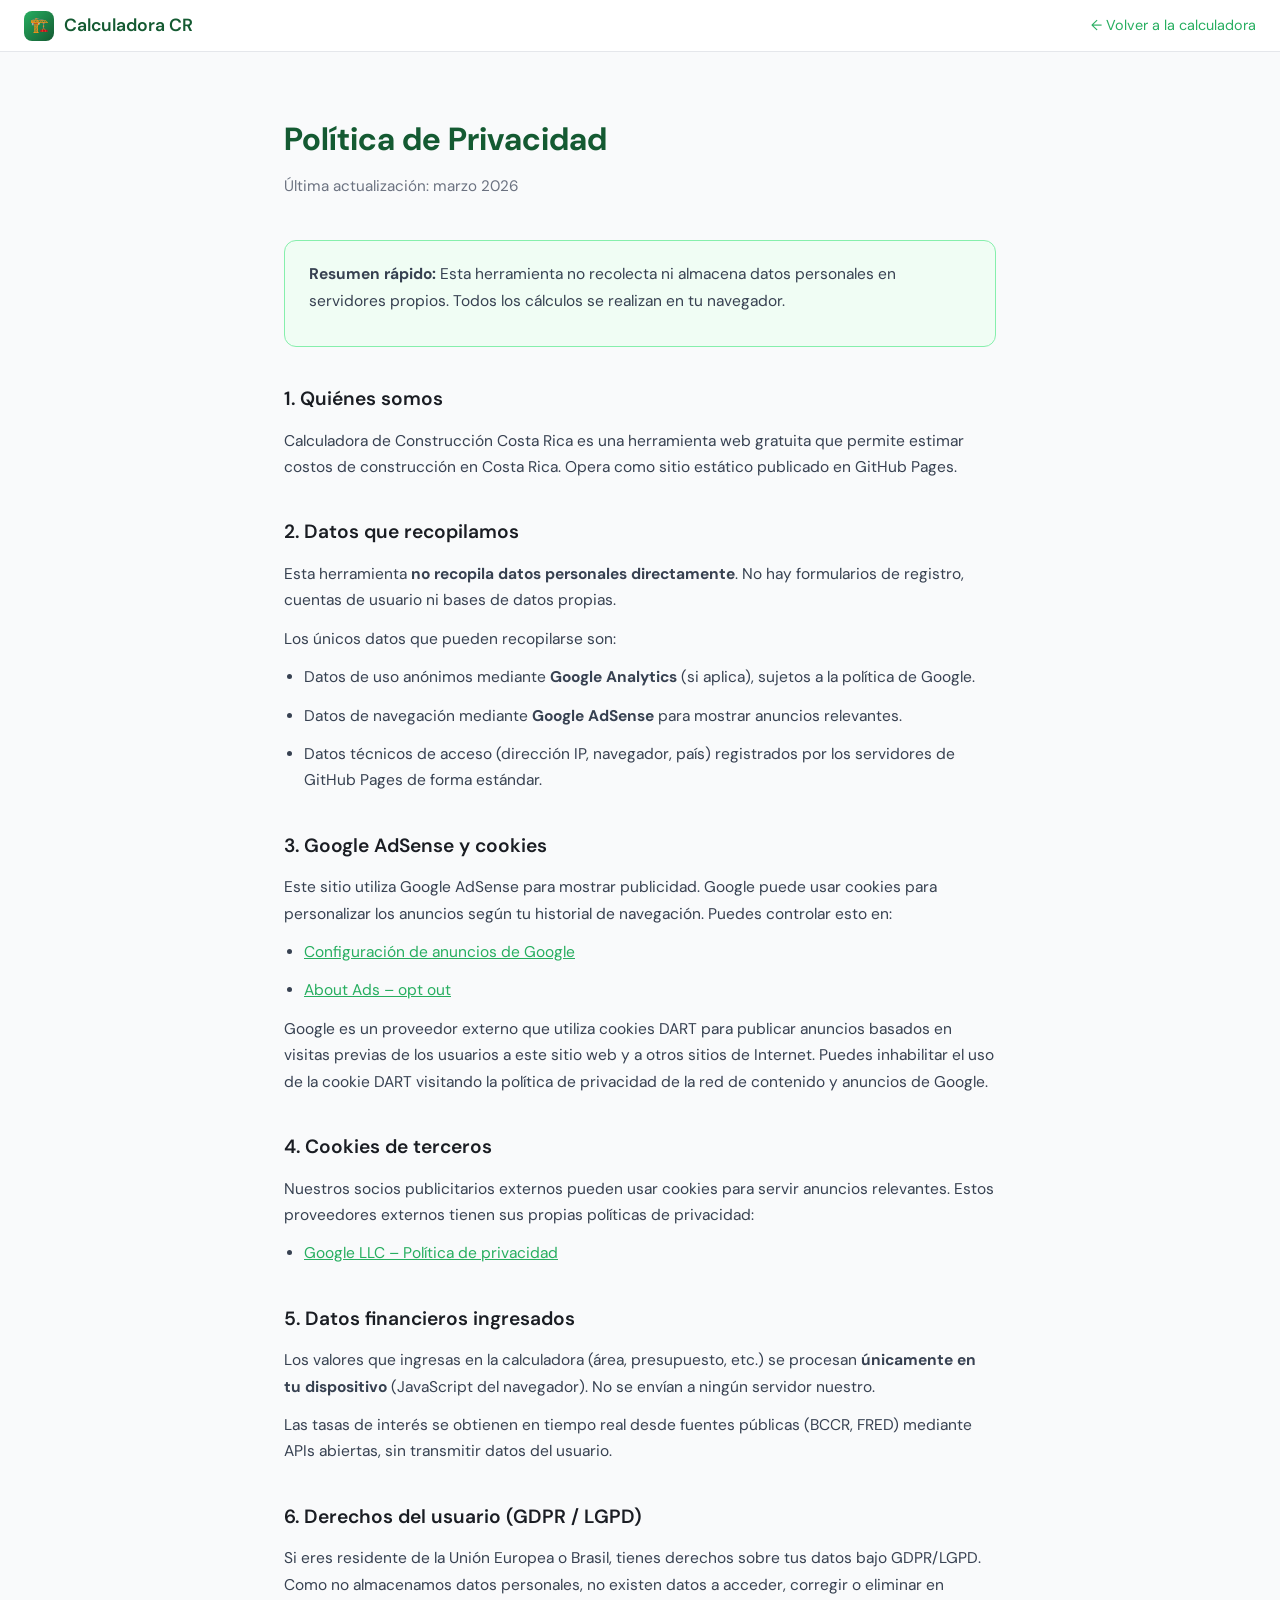
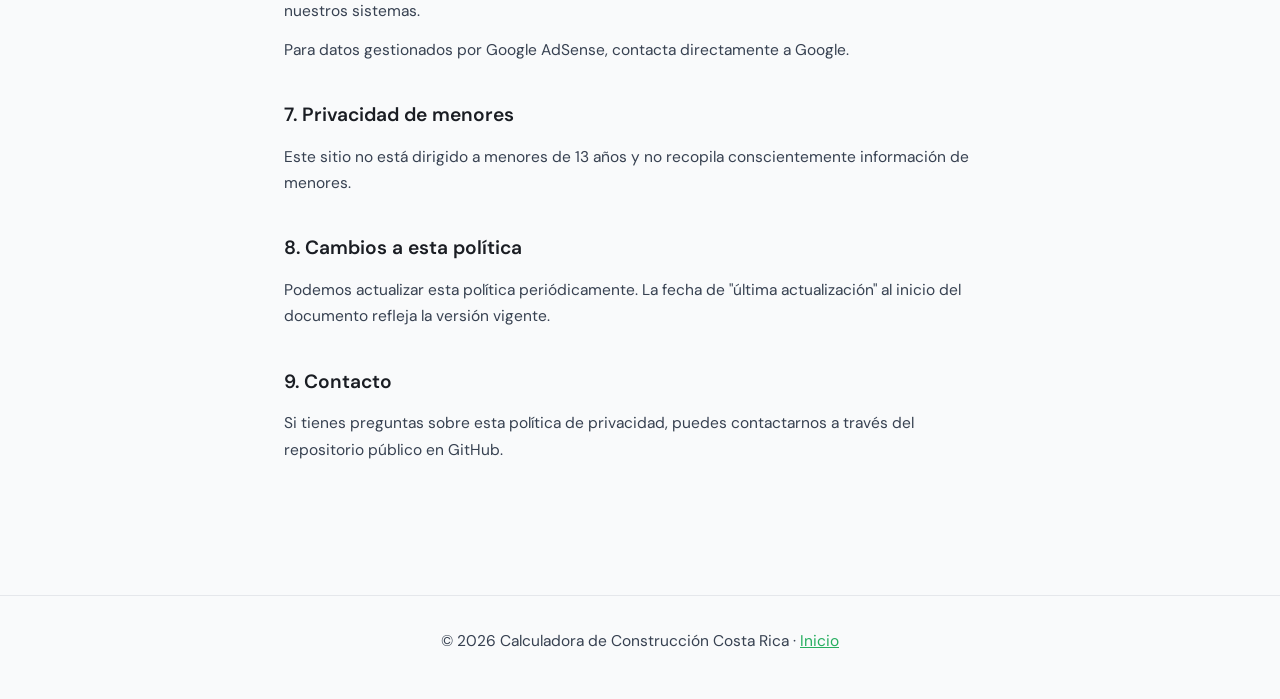
==== privacy.html @ 8cc38804 "Create privacy.html" ====
<!DOCTYPE html>
<html lang="es">
<head>
  <script async src="https://pagead2.googlesyndication.com/pagead/js/adsbygoogle.js?client=ca-pub-5515541580647235" crossorigin="anonymous"></script>
  <meta charset="UTF-8">
  <meta name="viewport" content="width=device-width, initial-scale=1.0">
  <title>Política de Privacidad – Calculadora de Construcción Costa Rica</title>
  <meta name="description" content="Política de privacidad de Calculadora de Construcción Costa Rica. Conoce cómo tratamos tu información.">
  <link rel="preconnect" href="https://fonts.googleapis.com">
  <link href="https://fonts.googleapis.com/css2?family=DM+Sans:wght@300;400;500;600&display=swap" rel="stylesheet">
  <style>
    *, *::before, *::after { box-sizing: border-box; margin: 0; padding: 0; }
    body { font-family: 'DM Sans', sans-serif; background: #f9fafb; color: #1a1d23; line-height: 1.7; }
    nav {
      position: sticky; top: 0; z-index: 100;
      background: rgba(255,255,255,0.96); backdrop-filter: blur(16px);
      border-bottom: 1px solid #e5e7eb;
      padding: 0 24px; min-height: 52px;
      display: flex; align-items: center; justify-content: space-between;
    }
    .nav-brand { display: flex; align-items: center; gap: 10px; font-size: 1.1rem; color: #145a32; font-weight: 600; text-decoration: none; }
    .logo-dot { width: 30px; height: 30px; border-radius: 8px; background: linear-gradient(135deg, #27ae60, #145a32); display: flex; align-items: center; justify-content: center; font-size: 15px; }
    .container { max-width: 760px; margin: 0 auto; padding: 60px 24px 80px; }
    h1 { font-size: 2rem; color: #145a32; margin-bottom: 8px; }
    .subtitle { color: #6b7280; margin-bottom: 40px; font-size: 0.95rem; }
    h2 { font-size: 1.2rem; color: #1a1d23; margin: 36px 0 12px; font-weight: 600; }
    p, li { color: #374151; font-size: 0.97rem; margin-bottom: 12px; }
    ul { padding-left: 20px; }
    a { color: #27ae60; }
    .highlight-box {
      background: #f0fdf4; border: 1px solid #86efac; border-radius: 12px;
      padding: 20px 24px; margin: 24px 0;
    }
    footer { text-align: center; padding: 32px 24px; color: #9ca3af; font-size: 0.85rem; border-top: 1px solid #e5e7eb; margin-top: 40px; }
  </style>
</head>
<body>
  <nav>
    <a href="index.html" class="nav-brand">
      <div class="logo-dot">🏗️</div>
      Calculadora CR
    </a>
    <a href="index.html" style="color: #27ae60; font-size: 0.9rem; text-decoration: none;">← Volver a la calculadora</a>
  </nav>

  <div class="container">
    <h1>Política de Privacidad</h1>
    <p class="subtitle">Última actualización: marzo 2026</p>

    <div class="highlight-box">
      <p><strong>Resumen rápido:</strong> Esta herramienta no recolecta ni almacena datos personales en servidores propios. Todos los cálculos se realizan en tu navegador.</p>
    </div>

    <h2>1. Quiénes somos</h2>
    <p>Calculadora de Construcción Costa Rica es una herramienta web gratuita que permite estimar costos de construcción en Costa Rica. Opera como sitio estático publicado en GitHub Pages.</p>

    <h2>2. Datos que recopilamos</h2>
    <p>Esta herramienta <strong>no recopila datos personales directamente</strong>. No hay formularios de registro, cuentas de usuario ni bases de datos propias.</p>
    <p>Los únicos datos que pueden recopilarse son:</p>
    <ul>
      <li>Datos de uso anónimos mediante <strong>Google Analytics</strong> (si aplica), sujetos a la política de Google.</li>
      <li>Datos de navegación mediante <strong>Google AdSense</strong> para mostrar anuncios relevantes.</li>
      <li>Datos técnicos de acceso (dirección IP, navegador, país) registrados por los servidores de GitHub Pages de forma estándar.</li>
    </ul>

    <h2>3. Google AdSense y cookies</h2>
    <p>Este sitio utiliza Google AdSense para mostrar publicidad. Google puede usar cookies para personalizar los anuncios según tu historial de navegación. Puedes controlar esto en:</p>
    <ul>
      <li><a href="https://adssettings.google.com" target="_blank" rel="noopener">Configuración de anuncios de Google</a></li>
      <li><a href="https://www.aboutads.info/choices/" target="_blank" rel="noopener">About Ads – opt out</a></li>
    </ul>
    <p>Google es un proveedor externo que utiliza cookies DART para publicar anuncios basados en visitas previas de los usuarios a este sitio web y a otros sitios de Internet. Puedes inhabilitar el uso de la cookie DART visitando la política de privacidad de la red de contenido y anuncios de Google.</p>

    <h2>4. Cookies de terceros</h2>
    <p>Nuestros socios publicitarios externos pueden usar cookies para servir anuncios relevantes. Estos proveedores externos tienen sus propias políticas de privacidad:</p>
    <ul>
      <li><a href="https://policies.google.com/privacy" target="_blank" rel="noopener">Google LLC – Política de privacidad</a></li>
    </ul>

    <h2>5. Datos financieros ingresados</h2>
    <p>Los valores que ingresas en la calculadora (área, presupuesto, etc.) se procesan <strong>únicamente en tu dispositivo</strong> (JavaScript del navegador). No se envían a ningún servidor nuestro.</p>
    <p>Las tasas de interés se obtienen en tiempo real desde fuentes públicas (BCCR, FRED) mediante APIs abiertas, sin transmitir datos del usuario.</p>

    <h2>6. Derechos del usuario (GDPR / LGPD)</h2>
    <p>Si eres residente de la Unión Europea o Brasil, tienes derechos sobre tus datos bajo GDPR/LGPD. Como no almacenamos datos personales, no existen datos a acceder, corregir o eliminar en nuestros sistemas.</p>
    <p>Para datos gestionados por Google AdSense, contacta directamente a Google.</p>

    <h2>7. Privacidad de menores</h2>
    <p>Este sitio no está dirigido a menores de 13 años y no recopila conscientemente información de menores.</p>

    <h2>8. Cambios a esta política</h2>
    <p>Podemos actualizar esta política periódicamente. La fecha de "última actualización" al inicio del documento refleja la versión vigente.</p>

    <h2>9. Contacto</h2>
    <p>Si tienes preguntas sobre esta política de privacidad, puedes contactarnos a través del repositorio público en GitHub.</p>
  </div>

  <footer>
    <p>© 2026 Calculadora de Construcción Costa Rica · <a href="index.html">Inicio</a></p>
  </footer>
</body>
</html>
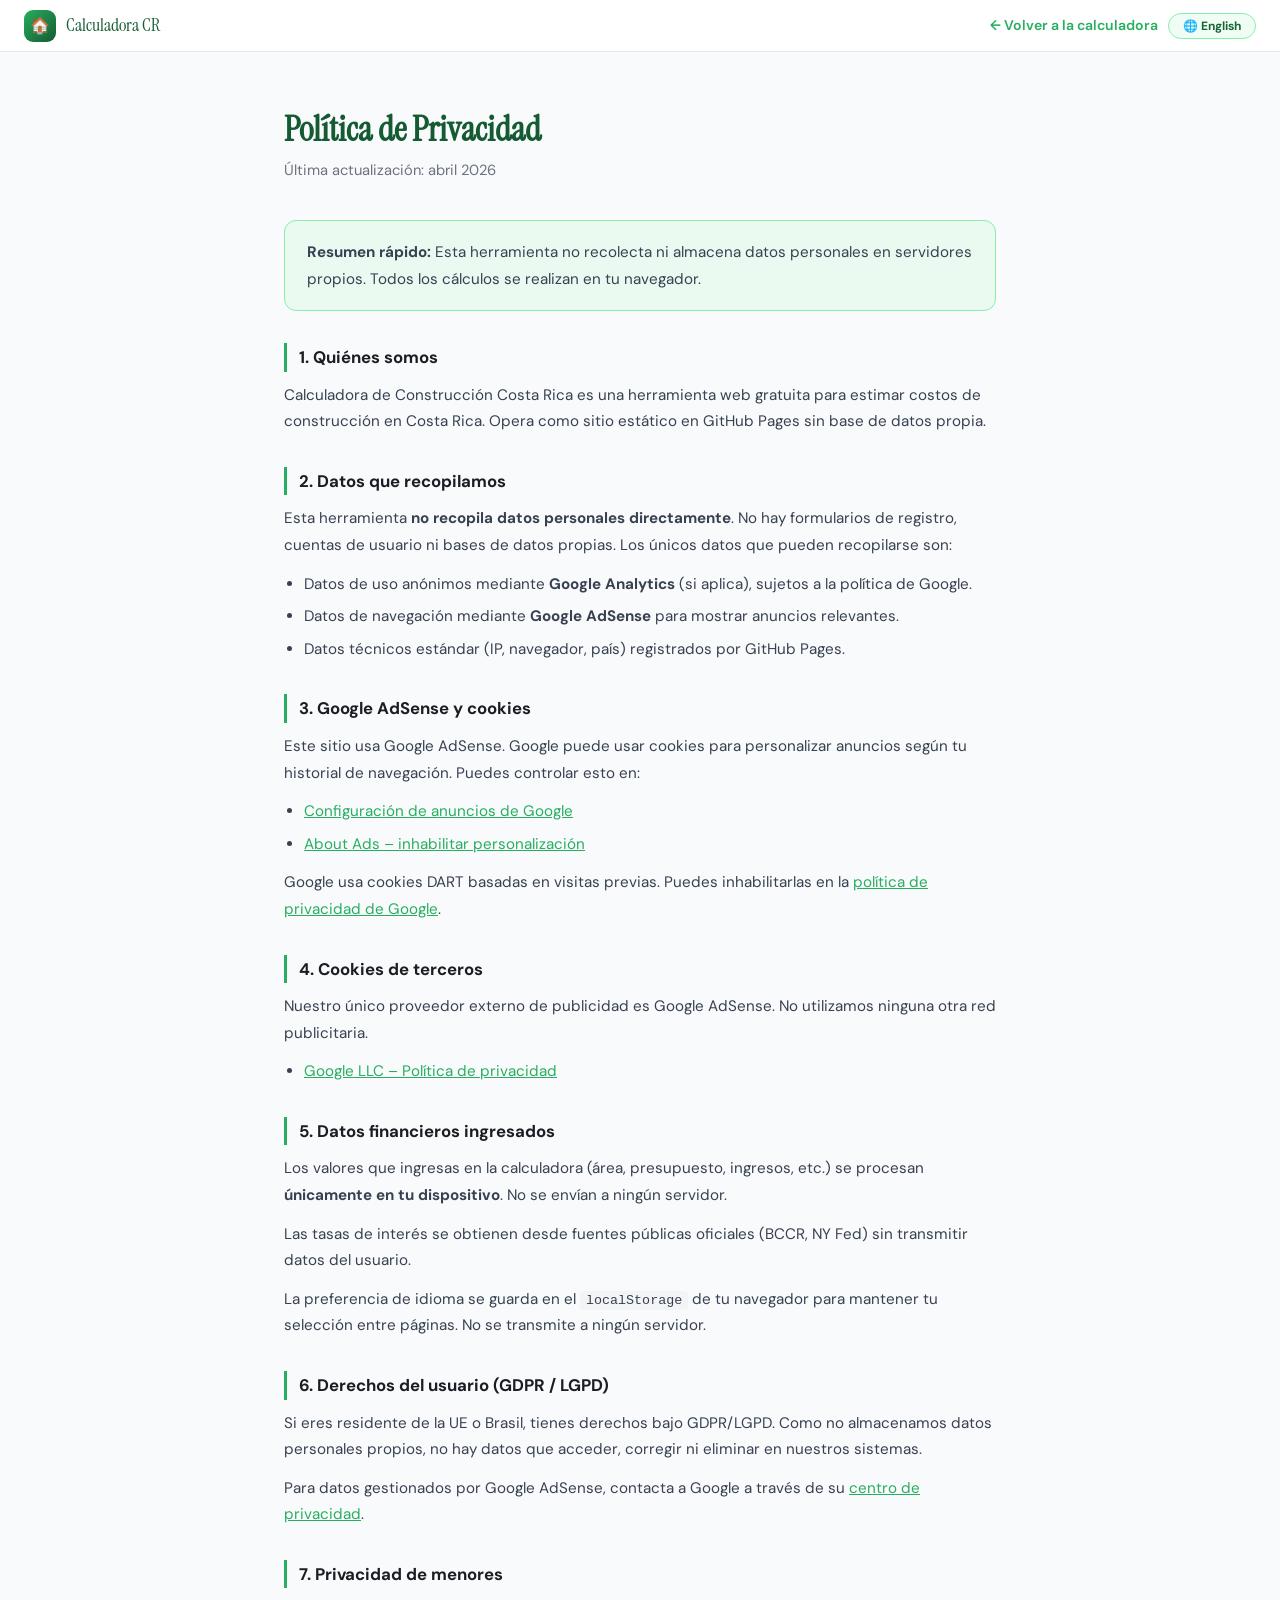
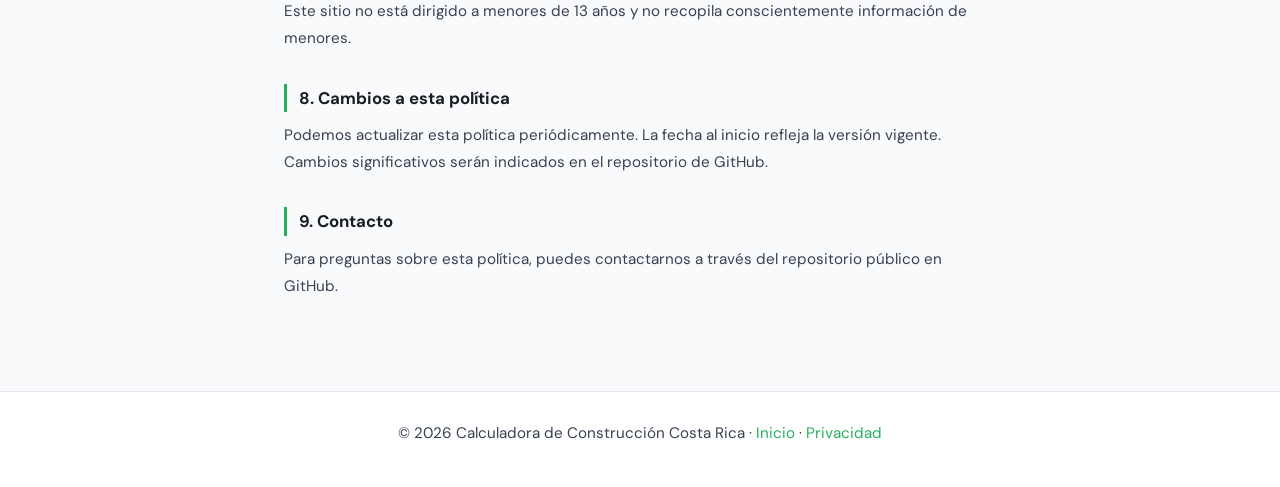
==== commit 4c48703f: "Update privacy.html" ====
--- a/privacy.html
+++ b/privacy.html
@@ -6,97 +6,203 @@
   <meta name="viewport" content="width=device-width, initial-scale=1.0">
   <title>Política de Privacidad – Calculadora de Construcción Costa Rica</title>
   <meta name="description" content="Política de privacidad de Calculadora de Construcción Costa Rica. Conoce cómo tratamos tu información.">
+  <link rel="canonical" href="https://calculadoraconstruccioncr.github.io/privacy.html">
   <link rel="preconnect" href="https://fonts.googleapis.com">
-  <link href="https://fonts.googleapis.com/css2?family=DM+Sans:wght@300;400;500;600&display=swap" rel="stylesheet">
+  <link href="https://fonts.googleapis.com/css2?family=Instrument+Serif:ital@0;1&family=DM+Sans:wght@300;400;500;600;700&display=swap" rel="stylesheet">
   <style>
     *, *::before, *::after { box-sizing: border-box; margin: 0; padding: 0; }
-    body { font-family: 'DM Sans', sans-serif; background: #f9fafb; color: #1a1d23; line-height: 1.7; }
+    :root {
+      --green-800: #145a32; --green-600: #27ae60; --green-50: #eafaf1;
+      --gray-900: #1a1d23; --gray-500: #6b7280; --gray-200: #e5e7eb;
+      --gray-50: #f9fafb;
+    }
+    html { scroll-behavior: smooth; }
+    body { font-family: 'DM Sans', sans-serif; background: var(--gray-50); color: var(--gray-900); line-height: 1.7; }
     nav {
       position: sticky; top: 0; z-index: 100;
       background: rgba(255,255,255,0.96); backdrop-filter: blur(16px);
-      border-bottom: 1px solid #e5e7eb;
+      border-bottom: 1px solid var(--gray-200);
       padding: 0 24px; min-height: 52px;
-      display: flex; align-items: center; justify-content: space-between;
-    }
-    .nav-brand { display: flex; align-items: center; gap: 10px; font-size: 1.1rem; color: #145a32; font-weight: 600; text-decoration: none; }
-    .logo-dot { width: 30px; height: 30px; border-radius: 8px; background: linear-gradient(135deg, #27ae60, #145a32); display: flex; align-items: center; justify-content: center; font-size: 15px; }
-    .container { max-width: 760px; margin: 0 auto; padding: 60px 24px 80px; }
-    h1 { font-size: 2rem; color: #145a32; margin-bottom: 8px; }
-    .subtitle { color: #6b7280; margin-bottom: 40px; font-size: 0.95rem; }
-    h2 { font-size: 1.2rem; color: #1a1d23; margin: 36px 0 12px; font-weight: 600; }
-    p, li { color: #374151; font-size: 0.97rem; margin-bottom: 12px; }
-    ul { padding-left: 20px; }
-    a { color: #27ae60; }
-    .highlight-box {
-      background: #f0fdf4; border: 1px solid #86efac; border-radius: 12px;
-      padding: 20px 24px; margin: 24px 0;
-    }
-    footer { text-align: center; padding: 32px 24px; color: #9ca3af; font-size: 0.85rem; border-top: 1px solid #e5e7eb; margin-top: 40px; }
+      display: flex; align-items: center; justify-content: space-between; gap: 12px;
+    }
+    .nav-brand {
+      display: flex; align-items: center; gap: 10px;
+      font-family: 'Instrument Serif', serif;
+      font-size: 1.15rem; color: var(--green-800); text-decoration: none; flex-shrink: 0;
+    }
+    .logo-dot {
+      width: 32px; height: 32px; border-radius: 9px;
+      background: linear-gradient(135deg, var(--green-600), var(--green-800));
+      display: flex; align-items: center; justify-content: center; font-size: 16px;
+    }
+    .nav-right { display: flex; align-items: center; gap: 10px; }
+    .nav-back { color: var(--green-600); font-size: 0.88rem; text-decoration: none; font-weight: 600; white-space: nowrap; }
+    .nav-back:hover { text-decoration: underline; }
+    #lang-btn {
+      background: #f0fdf4; border: 1.5px solid #86efac; border-radius: 20px;
+      padding: 4px 14px; font-size: 0.75rem; font-weight: 700; cursor: pointer;
+      color: #166534; white-space: nowrap; font-family: 'DM Sans', sans-serif;
+    }
+    #lang-btn:hover { background: #dcfce7; }
+    .container { max-width: 760px; margin: 0 auto; padding: 56px 24px 80px; }
+    h1 { font-family: 'Instrument Serif', serif; font-size: 2.2rem; color: var(--green-800); margin-bottom: 8px; line-height: 1.2; }
+    .subtitle { color: var(--gray-500); margin-bottom: 36px; font-size: 0.92rem; }
+    h2 { font-size: 1.05rem; color: var(--gray-900); margin: 32px 0 10px; font-weight: 700; padding-left: 12px; border-left: 3px solid var(--green-600); }
+    p, li { color: #374151; font-size: 0.95rem; margin-bottom: 12px; line-height: 1.75; }
+    ul { padding-left: 20px; margin-bottom: 12px; }
+    li { margin-bottom: 6px; }
+    a { color: var(--green-600); }
+    a:hover { text-decoration: underline; }
+    code { background: #f3f4f6; padding: 2px 6px; border-radius: 4px; font-size: 0.88em; }
+    .highlight-box { background: var(--green-50); border: 1px solid #86efac; border-radius: 12px; padding: 18px 22px; margin: 24px 0; }
+    .highlight-box p { margin-bottom: 0; }
+    /* Language toggle */
+    .lang-en { display: none; }
+    body.is-en .lang-en { display: block; }
+    body.is-en .lang-es { display: none; }
+    footer { text-align: center; padding: 28px 24px; color: var(--gray-500); font-size: 0.82rem; border-top: 1px solid var(--gray-200); background: white; }
+    footer a { color: var(--green-600); text-decoration: none; }
+    @media (max-width: 500px) { .container { padding: 32px 16px 60px; } h1 { font-size: 1.7rem; } }
   </style>
 </head>
 <body>
-  <nav>
-    <a href="index.html" class="nav-brand">
-      <div class="logo-dot">🏗️</div>
-      Calculadora CR
+
+<nav>
+  <a href="index.html" class="nav-brand">
+    <div class="logo-dot">🏠</div>
+    Calculadora CR
+  </a>
+  <div class="nav-right">
+    <a href="index.html" class="nav-back">
+      <span class="lang-es">← Volver a la calculadora</span>
+      <span class="lang-en">← Back to calculator</span>
     </a>
-    <a href="index.html" style="color: #27ae60; font-size: 0.9rem; text-decoration: none;">← Volver a la calculadora</a>
-  </nav>
-
-  <div class="container">
+    <button id="lang-btn" onclick="togglePrivacyLang()">🌐 English</button>
+  </div>
+</nav>
+
+<div class="container">
+
+  <!-- ═══════════ ESPAÑOL ═══════════ -->
+  <div class="lang-es">
     <h1>Política de Privacidad</h1>
-    <p class="subtitle">Última actualización: marzo 2026</p>
-
+    <p class="subtitle">Última actualización: abril 2026</p>
     <div class="highlight-box">
       <p><strong>Resumen rápido:</strong> Esta herramienta no recolecta ni almacena datos personales en servidores propios. Todos los cálculos se realizan en tu navegador.</p>
     </div>
-
     <h2>1. Quiénes somos</h2>
-    <p>Calculadora de Construcción Costa Rica es una herramienta web gratuita que permite estimar costos de construcción en Costa Rica. Opera como sitio estático publicado en GitHub Pages.</p>
-
+    <p>Calculadora de Construcción Costa Rica es una herramienta web gratuita para estimar costos de construcción en Costa Rica. Opera como sitio estático en GitHub Pages sin base de datos propia.</p>
     <h2>2. Datos que recopilamos</h2>
-    <p>Esta herramienta <strong>no recopila datos personales directamente</strong>. No hay formularios de registro, cuentas de usuario ni bases de datos propias.</p>
-    <p>Los únicos datos que pueden recopilarse son:</p>
+    <p>Esta herramienta <strong>no recopila datos personales directamente</strong>. No hay formularios de registro, cuentas de usuario ni bases de datos propias. Los únicos datos que pueden recopilarse son:</p>
     <ul>
       <li>Datos de uso anónimos mediante <strong>Google Analytics</strong> (si aplica), sujetos a la política de Google.</li>
       <li>Datos de navegación mediante <strong>Google AdSense</strong> para mostrar anuncios relevantes.</li>
-      <li>Datos técnicos de acceso (dirección IP, navegador, país) registrados por los servidores de GitHub Pages de forma estándar.</li>
-    </ul>
-
+      <li>Datos técnicos estándar (IP, navegador, país) registrados por GitHub Pages.</li>
+    </ul>
     <h2>3. Google AdSense y cookies</h2>
-    <p>Este sitio utiliza Google AdSense para mostrar publicidad. Google puede usar cookies para personalizar los anuncios según tu historial de navegación. Puedes controlar esto en:</p>
+    <p>Este sitio usa Google AdSense. Google puede usar cookies para personalizar anuncios según tu historial de navegación. Puedes controlar esto en:</p>
     <ul>
       <li><a href="https://adssettings.google.com" target="_blank" rel="noopener">Configuración de anuncios de Google</a></li>
-      <li><a href="https://www.aboutads.info/choices/" target="_blank" rel="noopener">About Ads – opt out</a></li>
-    </ul>
-    <p>Google es un proveedor externo que utiliza cookies DART para publicar anuncios basados en visitas previas de los usuarios a este sitio web y a otros sitios de Internet. Puedes inhabilitar el uso de la cookie DART visitando la política de privacidad de la red de contenido y anuncios de Google.</p>
-
+      <li><a href="https://www.aboutads.info/choices/" target="_blank" rel="noopener">About Ads – inhabilitar personalización</a></li>
+    </ul>
+    <p>Google usa cookies DART basadas en visitas previas. Puedes inhabilitarlas en la <a href="https://policies.google.com/privacy" target="_blank" rel="noopener">política de privacidad de Google</a>.</p>
     <h2>4. Cookies de terceros</h2>
-    <p>Nuestros socios publicitarios externos pueden usar cookies para servir anuncios relevantes. Estos proveedores externos tienen sus propias políticas de privacidad:</p>
+    <p>Nuestro único proveedor externo de publicidad es Google AdSense. No utilizamos ninguna otra red publicitaria.</p>
     <ul>
       <li><a href="https://policies.google.com/privacy" target="_blank" rel="noopener">Google LLC – Política de privacidad</a></li>
     </ul>
-
-    <h2>5. Datos financieros ingresados</h2>
-    <p>Los valores que ingresas en la calculadora (área, presupuesto, etc.) se procesan <strong>únicamente en tu dispositivo</strong> (JavaScript del navegador). No se envían a ningún servidor nuestro.</p>
-    <p>Las tasas de interés se obtienen en tiempo real desde fuentes públicas (BCCR, FRED) mediante APIs abiertas, sin transmitir datos del usuario.</p>
-
+    <h2 id="cookies">5. Datos financieros ingresados</h2>
+    <p>Los valores que ingresas en la calculadora (área, presupuesto, ingresos, etc.) se procesan <strong>únicamente en tu dispositivo</strong>. No se envían a ningún servidor.</p>
+    <p>Las tasas de interés se obtienen desde fuentes públicas oficiales (BCCR, NY Fed) sin transmitir datos del usuario.</p>
+    <p>La preferencia de idioma se guarda en el <code>localStorage</code> de tu navegador para mantener tu selección entre páginas. No se transmite a ningún servidor.</p>
     <h2>6. Derechos del usuario (GDPR / LGPD)</h2>
-    <p>Si eres residente de la Unión Europea o Brasil, tienes derechos sobre tus datos bajo GDPR/LGPD. Como no almacenamos datos personales, no existen datos a acceder, corregir o eliminar en nuestros sistemas.</p>
-    <p>Para datos gestionados por Google AdSense, contacta directamente a Google.</p>
-
+    <p>Si eres residente de la UE o Brasil, tienes derechos bajo GDPR/LGPD. Como no almacenamos datos personales propios, no hay datos que acceder, corregir ni eliminar en nuestros sistemas.</p>
+    <p>Para datos gestionados por Google AdSense, contacta a Google a través de su <a href="https://policies.google.com/privacy" target="_blank" rel="noopener">centro de privacidad</a>.</p>
     <h2>7. Privacidad de menores</h2>
     <p>Este sitio no está dirigido a menores de 13 años y no recopila conscientemente información de menores.</p>
-
     <h2>8. Cambios a esta política</h2>
-    <p>Podemos actualizar esta política periódicamente. La fecha de "última actualización" al inicio del documento refleja la versión vigente.</p>
-
+    <p>Podemos actualizar esta política periódicamente. La fecha al inicio refleja la versión vigente. Cambios significativos serán indicados en el repositorio de GitHub.</p>
     <h2>9. Contacto</h2>
-    <p>Si tienes preguntas sobre esta política de privacidad, puedes contactarnos a través del repositorio público en GitHub.</p>
+    <p>Para preguntas sobre esta política, puedes contactarnos a través del repositorio público en GitHub.</p>
   </div>
 
-  <footer>
-    <p>© 2026 Calculadora de Construcción Costa Rica · <a href="index.html">Inicio</a></p>
-  </footer>
+  <!-- ═══════════ ENGLISH ═══════════ -->
+  <div class="lang-en">
+    <h1>Privacy Policy</h1>
+    <p class="subtitle">Last updated: April 2026</p>
+    <div class="highlight-box">
+      <p><strong>Quick summary:</strong> This tool does not collect or store personal data on its own servers. All calculations are performed in your browser.</p>
+    </div>
+    <h2>1. Who we are</h2>
+    <p>Calculadora de Construcción Costa Rica is a free web tool for estimating construction costs in Costa Rica. It operates as a static site on GitHub Pages with no proprietary database.</p>
+    <h2>2. Data we collect</h2>
+    <p>This tool <strong>does not directly collect personal data</strong>. There are no registration forms, user accounts or proprietary databases. The only data that may be collected is:</p>
+    <ul>
+      <li>Anonymous usage data via <strong>Google Analytics</strong> (if applicable), subject to Google's policy.</li>
+      <li>Browsing data via <strong>Google AdSense</strong> to display relevant ads.</li>
+      <li>Standard technical access data (IP, browser, country) logged by GitHub Pages.</li>
+    </ul>
+    <h2>3. Google AdSense and cookies</h2>
+    <p>This site uses Google AdSense. Google may use cookies to personalize ads based on your browsing history. You can control this at:</p>
+    <ul>
+      <li><a href="https://adssettings.google.com" target="_blank" rel="noopener">Google Ad Settings</a></li>
+      <li><a href="https://www.aboutads.info/choices/" target="_blank" rel="noopener">About Ads – opt out of personalization</a></li>
+    </ul>
+    <p>Google uses DART cookies based on prior visits to this and other websites. You can disable them via <a href="https://policies.google.com/privacy" target="_blank" rel="noopener">Google's privacy policy</a>.</p>
+    <h2>4. Third-party cookies</h2>
+    <p>Our only external advertising provider is Google AdSense. We do not use any other third-party ad networks.</p>
+    <ul>
+      <li><a href="https://policies.google.com/privacy" target="_blank" rel="noopener">Google LLC – Privacy Policy</a></li>
+    </ul>
+    <h2 id="cookies">5. Financial data entered</h2>
+    <p>Values you enter into the calculator (area, budget, income, etc.) are processed <strong>only on your device</strong>. They are not sent to any server.</p>
+    <p>Interest rates are retrieved from official public sources (BCCR, NY Fed) without transmitting user data.</p>
+    <p>Your language preference is saved in your browser's <code>localStorage</code> to maintain your selection across pages. It is not transmitted to any server.</p>
+    <h2>6. User rights (GDPR / LGPD)</h2>
+    <p>If you are a resident of the EU or Brazil, you have rights under GDPR/LGPD. Since we do not store personal data ourselves, there is no data to access, correct or delete in our systems.</p>
+    <p>For data managed by Google AdSense, contact Google directly through their <a href="https://policies.google.com/privacy" target="_blank" rel="noopener">privacy center</a>.</p>
+    <h2>7. Children's privacy</h2>
+    <p>This site is not directed at children under 13 and does not knowingly collect information from minors.</p>
+    <h2>8. Changes to this policy</h2>
+    <p>We may update this policy periodically. The date at the top reflects the current version. Significant changes will be noted in the GitHub repository.</p>
+    <h2>9. Contact</h2>
+    <p>For questions about this privacy policy, contact us through the public repository on GitHub.</p>
+  </div>
+
+</div>
+
+<footer>
+  <p>
+    <span class="lang-es">© 2026 Calculadora de Construcción Costa Rica · <a href="index.html">Inicio</a> · <a href="privacy.html">Privacidad</a></span>
+    <span class="lang-en">© 2026 Calculadora de Construcción Costa Rica · <a href="index.html">Home</a> · <a href="privacy.html">Privacy</a></span>
+  </p>
+</footer>
+
+<script>
+  var currentLang = 'es';
+
+  function applyLang(lang) {
+    currentLang = (lang === 'en') ? 'en' : 'es';
+    var isEn = currentLang === 'en';
+    document.body.classList.toggle('is-en', isEn);
+    document.documentElement.lang = isEn ? 'en' : 'es';
+    document.getElementById('lang-btn').textContent = isEn ? '🌐 Español' : '🌐 English';
+    try { localStorage.setItem('calc-cr-lang', currentLang); } catch(e) {}
+  }
+
+  function togglePrivacyLang() {
+    applyLang(currentLang === 'es' ? 'en' : 'es');
+  }
+
+  // On load: sync language from main page via localStorage, or URL param
+  (function() {
+    var saved = 'es';
+    try { saved = localStorage.getItem('calc-cr-lang') || 'es'; } catch(e) {}
+    var urlLang = new URLSearchParams(window.location.search).get('lang');
+    if (urlLang === 'en' || urlLang === 'es') saved = urlLang;
+    applyLang(saved);
+  })();
+</script>
+
 </body>
 </html>
